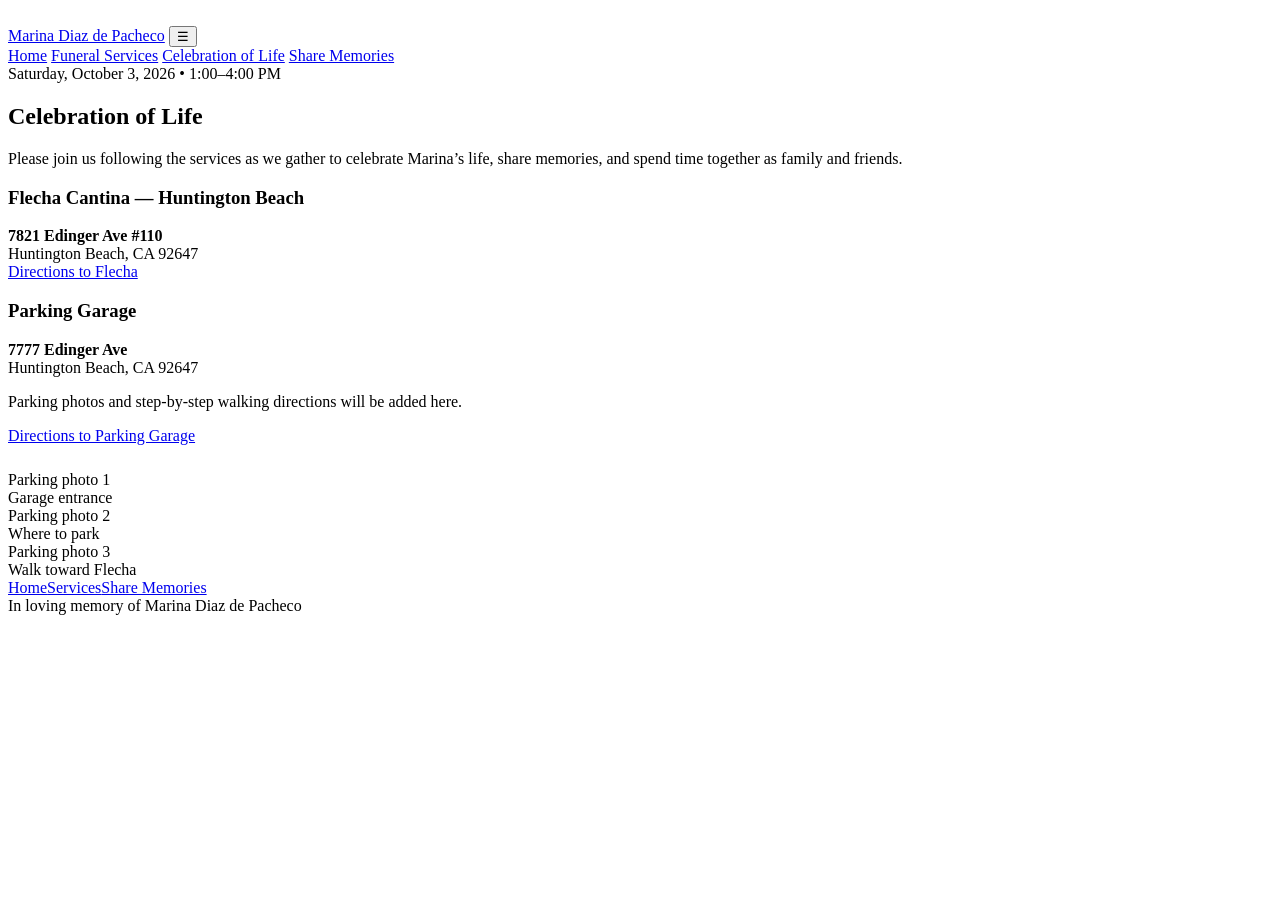
==== celebration.html @ bfc9e418 "Add files via upload" ====
<!doctype html>
<html lang="en">
<head>
  <meta charset="utf-8">
  <meta name="viewport" content="width=device-width, initial-scale=1">
  <title>Celebration of Life | Marina Diaz de Pacheco</title>
  <link rel="stylesheet" href="css/style.css">
</head>
<body>
<div class="page-shell">
  <img class="floral left" src="images/floral-left.svg" alt="">
  <img class="floral right" src="images/floral-right.svg" alt="">
  <header class="site-header">
    <nav class="nav" aria-label="Main navigation">
      <a class="brand" href="index.html">Marina Diaz de Pacheco</a>
      <button class="menu-button" aria-label="Open menu" aria-expanded="false">☰</button>
      <div class="nav-links">
        <a href="index.html">Home</a>
        <a href="services.html">Funeral Services</a>
        <a href="celebration.html" aria-current="page">Celebration of Life</a>
        <a href="memories.html">Share Memories</a>
      </div>
    </nav>
  </header>

  <main class="container">
    <section class="page-intro">
      <div class="eyebrow">Saturday, October 3, 2026 • 1:00–4:00 PM</div>
      <h2>Celebration of Life</h2>
      <p>Please join us following the services as we gather to celebrate Marina’s life, share memories, and spend time together as family and friends.</p>
    </section>

    <section class="section">
      <article class="card">
        <h3>Flecha Cantina — Huntington Beach</h3>
        <div class="address">
          <strong>7821 Edinger Ave #110</strong><br>
          Huntington Beach, CA 92647
        </div>
        <div class="button-row" style="justify-content:flex-start">
          <a class="button" href="https://www.google.com/maps/search/?api=1&query=Flecha%20Cantina%207821%20Edinger%20Ave%20Huntington%20Beach%20CA%2092647" target="_blank" rel="noopener">Directions to Flecha</a>
        </div>
      </article>

      <article class="card">
        <h3>Parking Garage</h3>
        <div class="address">
          <strong>7777 Edinger Ave</strong><br>
          Huntington Beach, CA 92647
        </div>
        <p class="detail">Parking photos and step-by-step walking directions will be added here.</p>
        <div class="button-row" style="justify-content:flex-start">
          <a class="button secondary" href="https://www.google.com/maps/search/?api=1&query=7777%20Edinger%20Ave%20Huntington%20Beach%20CA%2092647" target="_blank" rel="noopener">Directions to Parking Garage</a>
        </div>

        <div class="grid-3" style="margin-top:26px">
          <div><div class="photo-placeholder small">Parking photo 1</div><div class="placeholder-caption">Garage entrance</div></div>
          <div><div class="photo-placeholder small">Parking photo 2</div><div class="placeholder-caption">Where to park</div></div>
          <div><div class="photo-placeholder small">Parking photo 3</div><div class="placeholder-caption">Walk toward Flecha</div></div>
        </div>
      </article>
    </section>
  </main>

  <footer class="site-footer container">
    <div class="footer-links"><a href="index.html">Home</a><a href="services.html">Services</a><a href="memories.html">Share Memories</a></div>
    <div>In loving memory of Marina Diaz de Pacheco</div>
  </footer>
</div>
<script src="js/script.js"></script>
</body>
</html>
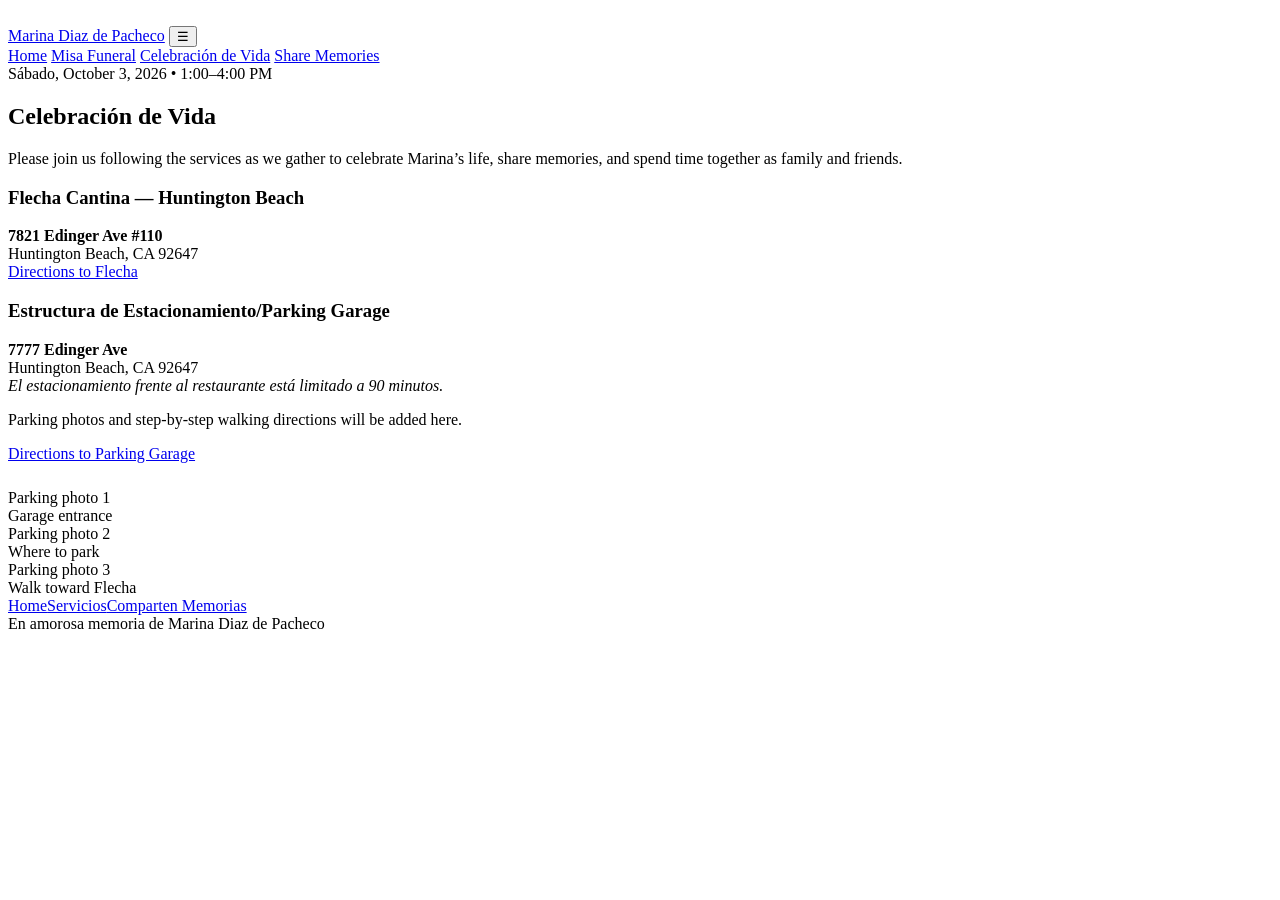
==== commit 271a87f6: "Update celebration.html Made spanish, changed cantina link to website, kept parking link to parking " ====
--- a/celebration.html
+++ b/celebration.html
@@ -3,7 +3,7 @@
 <head>
   <meta charset="utf-8">
   <meta name="viewport" content="width=device-width, initial-scale=1">
-  <title>Celebration of Life | Marina Diaz de Pacheco</title>
+  <title>En amorosa memoria de Marina Diaz de Pacheco</title>
   <link rel="stylesheet" href="css/style.css">
 </head>
 <body>
@@ -16,8 +16,8 @@
       <button class="menu-button" aria-label="Open menu" aria-expanded="false">☰</button>
       <div class="nav-links">
         <a href="index.html">Home</a>
-        <a href="services.html">Funeral Services</a>
-        <a href="celebration.html" aria-current="page">Celebration of Life</a>
+        <a href="services.html">Misa Funeral</a>
+        <a href="celebration.html" aria-current="page">Celebración de Vida</a>
         <a href="memories.html">Share Memories</a>
       </div>
     </nav>
@@ -25,8 +25,8 @@
 
   <main class="container">
     <section class="page-intro">
-      <div class="eyebrow">Saturday, October 3, 2026 • 1:00–4:00 PM</div>
-      <h2>Celebration of Life</h2>
+      <div class="eyebrow">Sábado, October 3, 2026 • 1:00–4:00 PM</div>
+      <h2>Celebración de Vida</h2>
       <p>Please join us following the services as we gather to celebrate Marina’s life, share memories, and spend time together as family and friends.</p>
     </section>
 
@@ -38,15 +38,16 @@
           Huntington Beach, CA 92647
         </div>
         <div class="button-row" style="justify-content:flex-start">
-          <a class="button" href="https://www.google.com/maps/search/?api=1&query=Flecha%20Cantina%207821%20Edinger%20Ave%20Huntington%20Beach%20CA%2092647" target="_blank" rel="noopener">Directions to Flecha</a>
+          <a class="button" href="https://flechacantina.com" target="_blank" rel="noopener">Directions to Flecha</a>
         </div>
       </article>
 
       <article class="card">
-        <h3>Parking Garage</h3>
+        <h3>Estructura de Estacionamiento/Parking Garage</h3>
         <div class="address">
           <strong>7777 Edinger Ave</strong><br>
           Huntington Beach, CA 92647
+          <br><i>El estacionamiento frente al restaurante está limitado a 90 minutos.</i></o>
         </div>
         <p class="detail">Parking photos and step-by-step walking directions will be added here.</p>
         <div class="button-row" style="justify-content:flex-start">
@@ -63,8 +64,8 @@
   </main>
 
   <footer class="site-footer container">
-    <div class="footer-links"><a href="index.html">Home</a><a href="services.html">Services</a><a href="memories.html">Share Memories</a></div>
-    <div>In loving memory of Marina Diaz de Pacheco</div>
+    <div class="footer-links"><a href="index.html">Home</a><a href="services.html">Servicios</a><a href="memories.html">Comparten Memorias</a></div>
+    <div>En amorosa memoria de Marina Diaz de Pacheco</div>
   </footer>
 </div>
 <script src="js/script.js"></script>
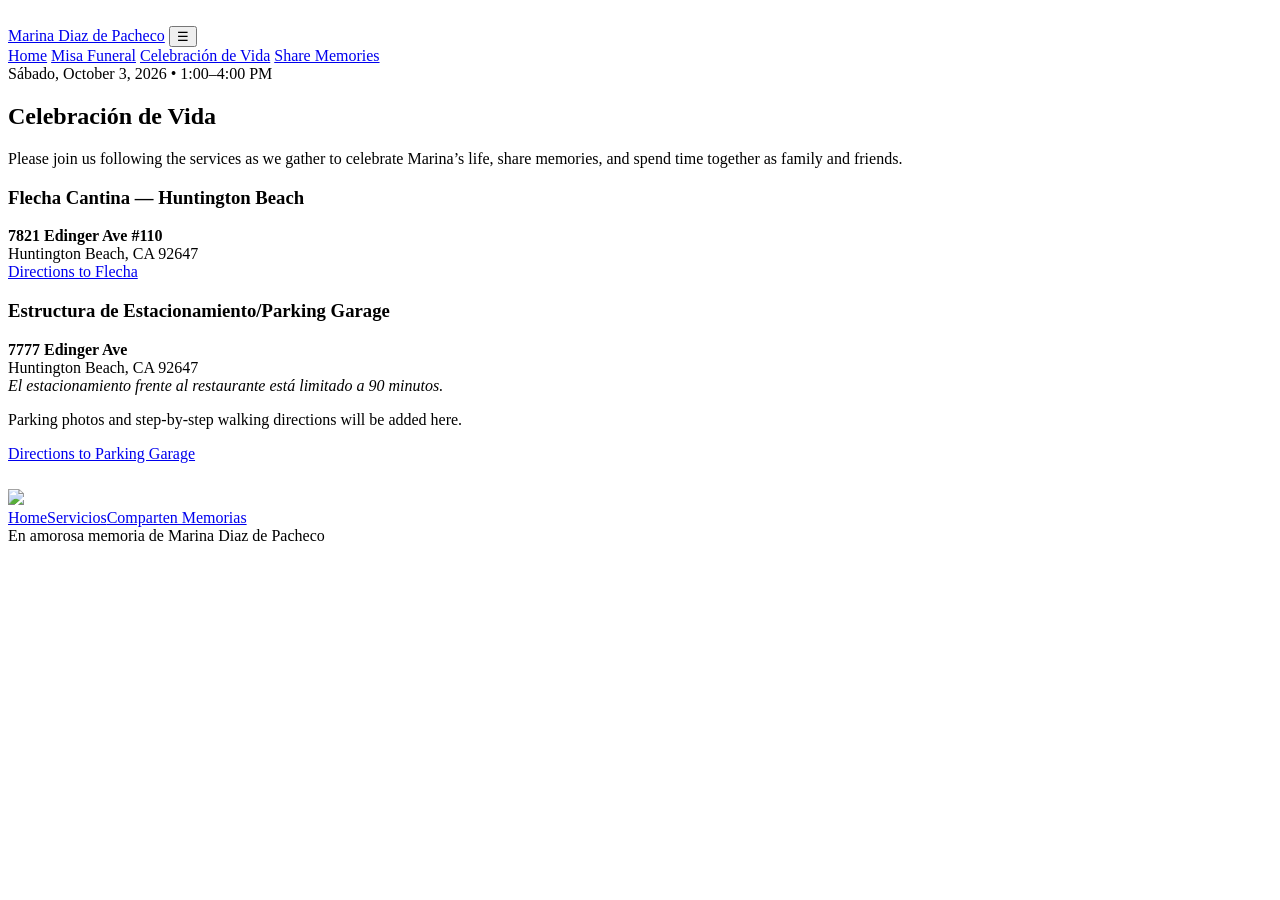
==== commit 8d505f41: "Update celebration.html parking image" ====
--- a/celebration.html
+++ b/celebration.html
@@ -55,9 +55,7 @@
         </div>
 
         <div class="grid-3" style="margin-top:26px">
-          <div><div class="photo-placeholder small">Parking photo 1</div><div class="placeholder-caption">Garage entrance</div></div>
-          <div><div class="photo-placeholder small">Parking photo 2</div><div class="placeholder-caption">Where to park</div></div>
-          <div><div class="photo-placeholder small">Parking photo 3</div><div class="placeholder-caption">Walk toward Flecha</div></div>
+   <img src="https://drive.google.com/drive/folders/13Bw1cDzH0IJ9Oen_o7Doe2192r67zH2x" width="750"></img>
         </div>
       </article>
     </section>
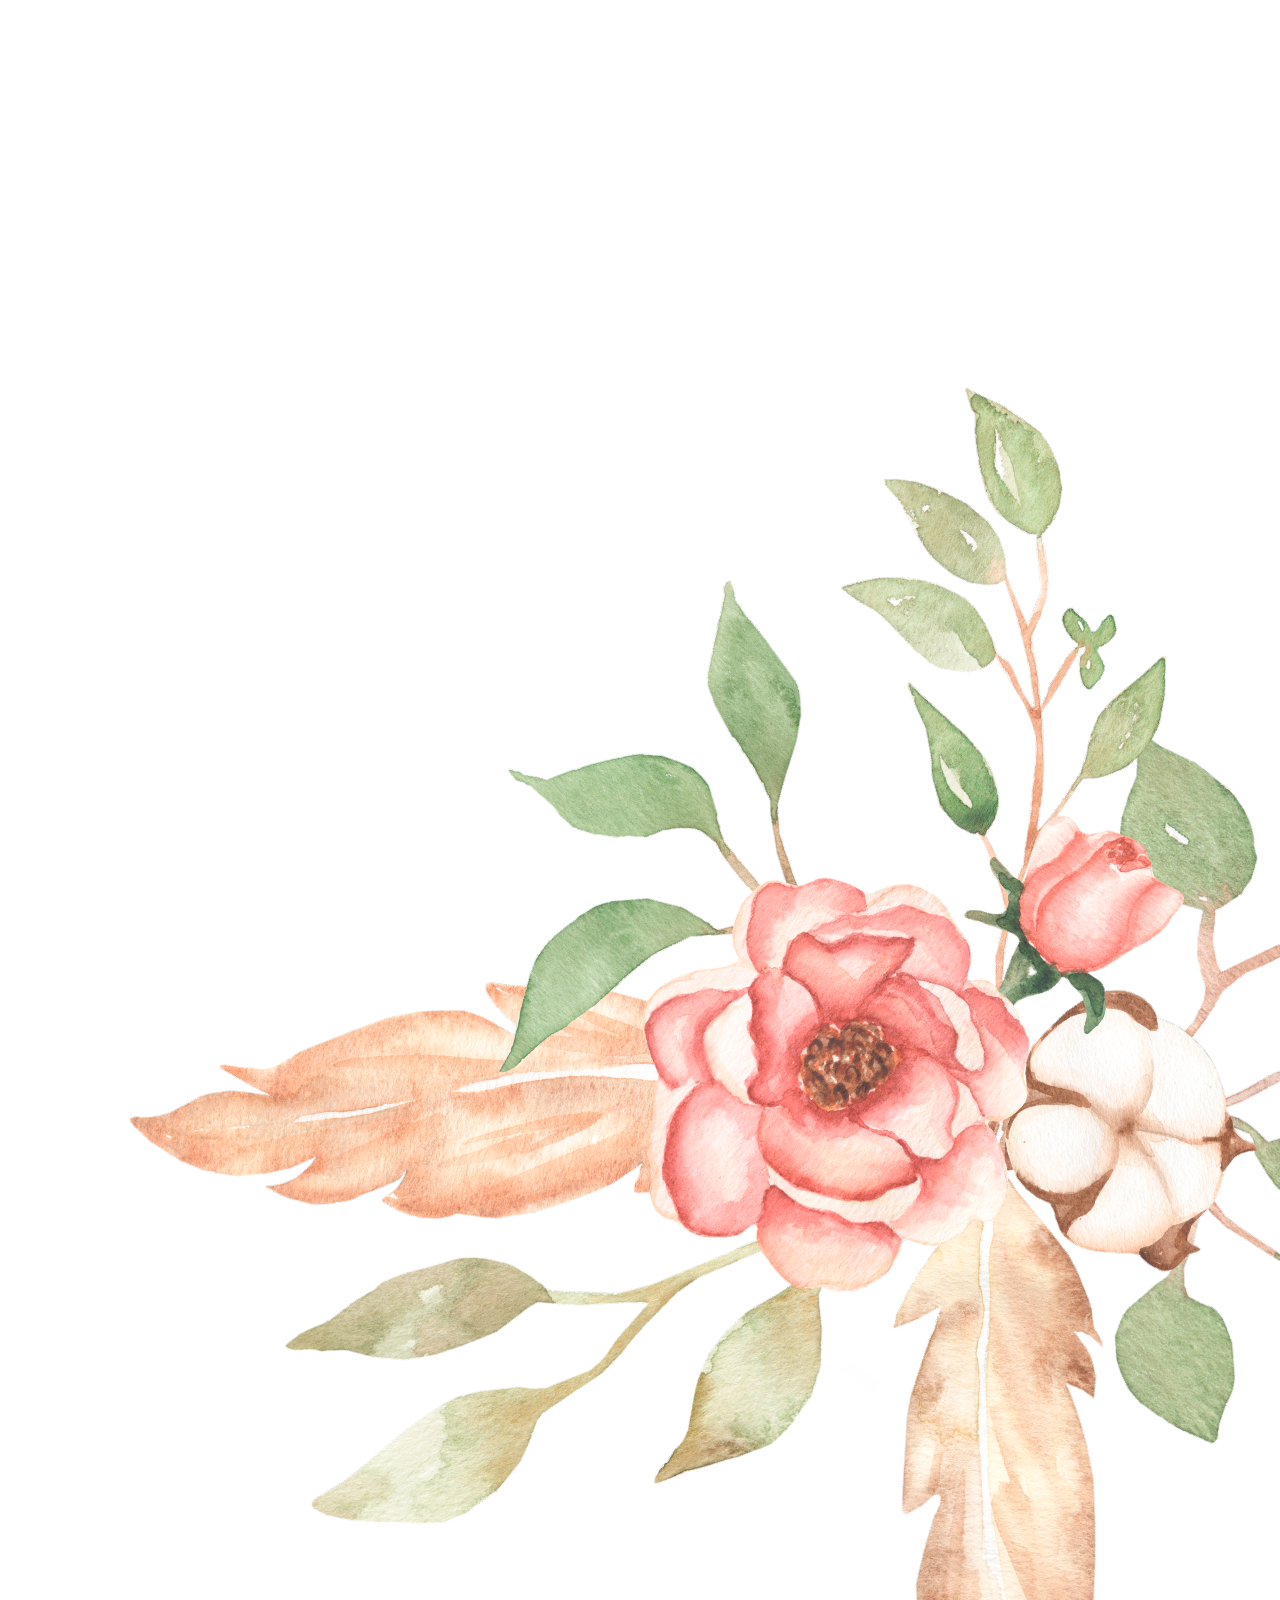
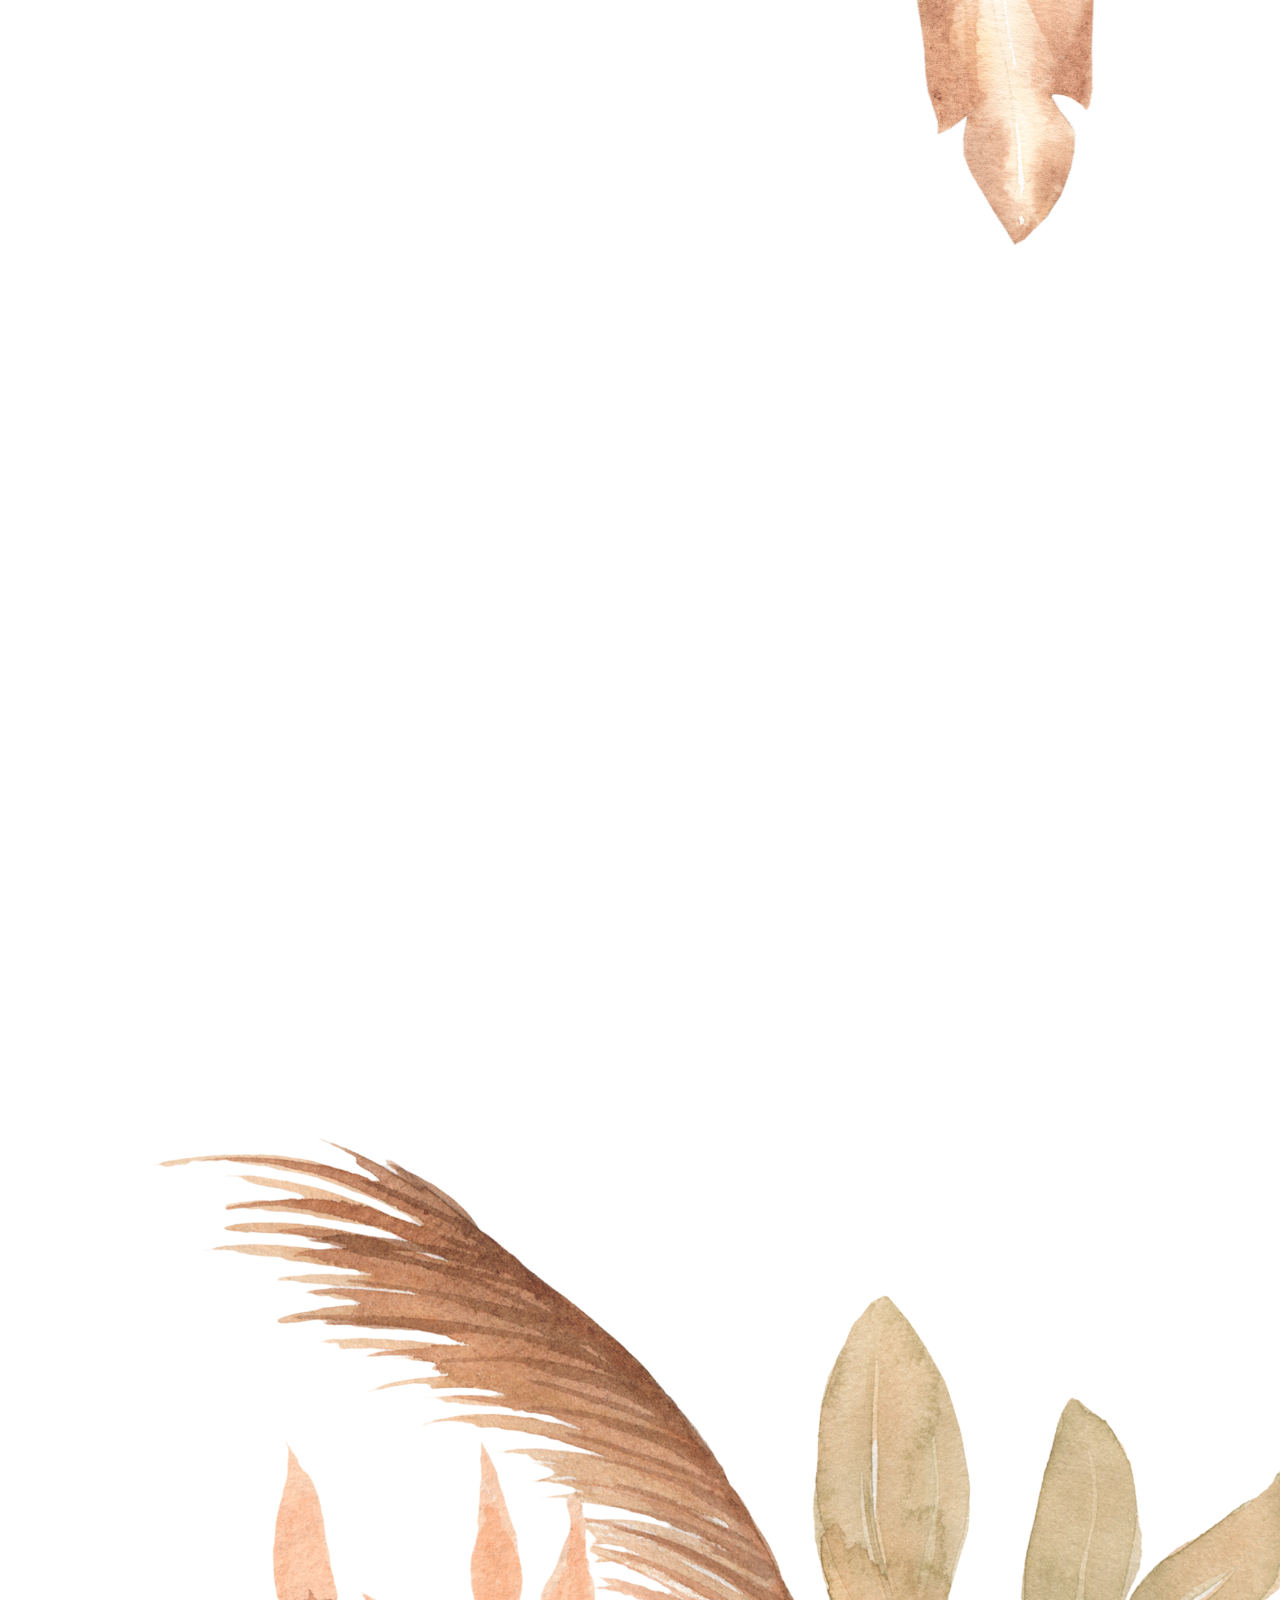
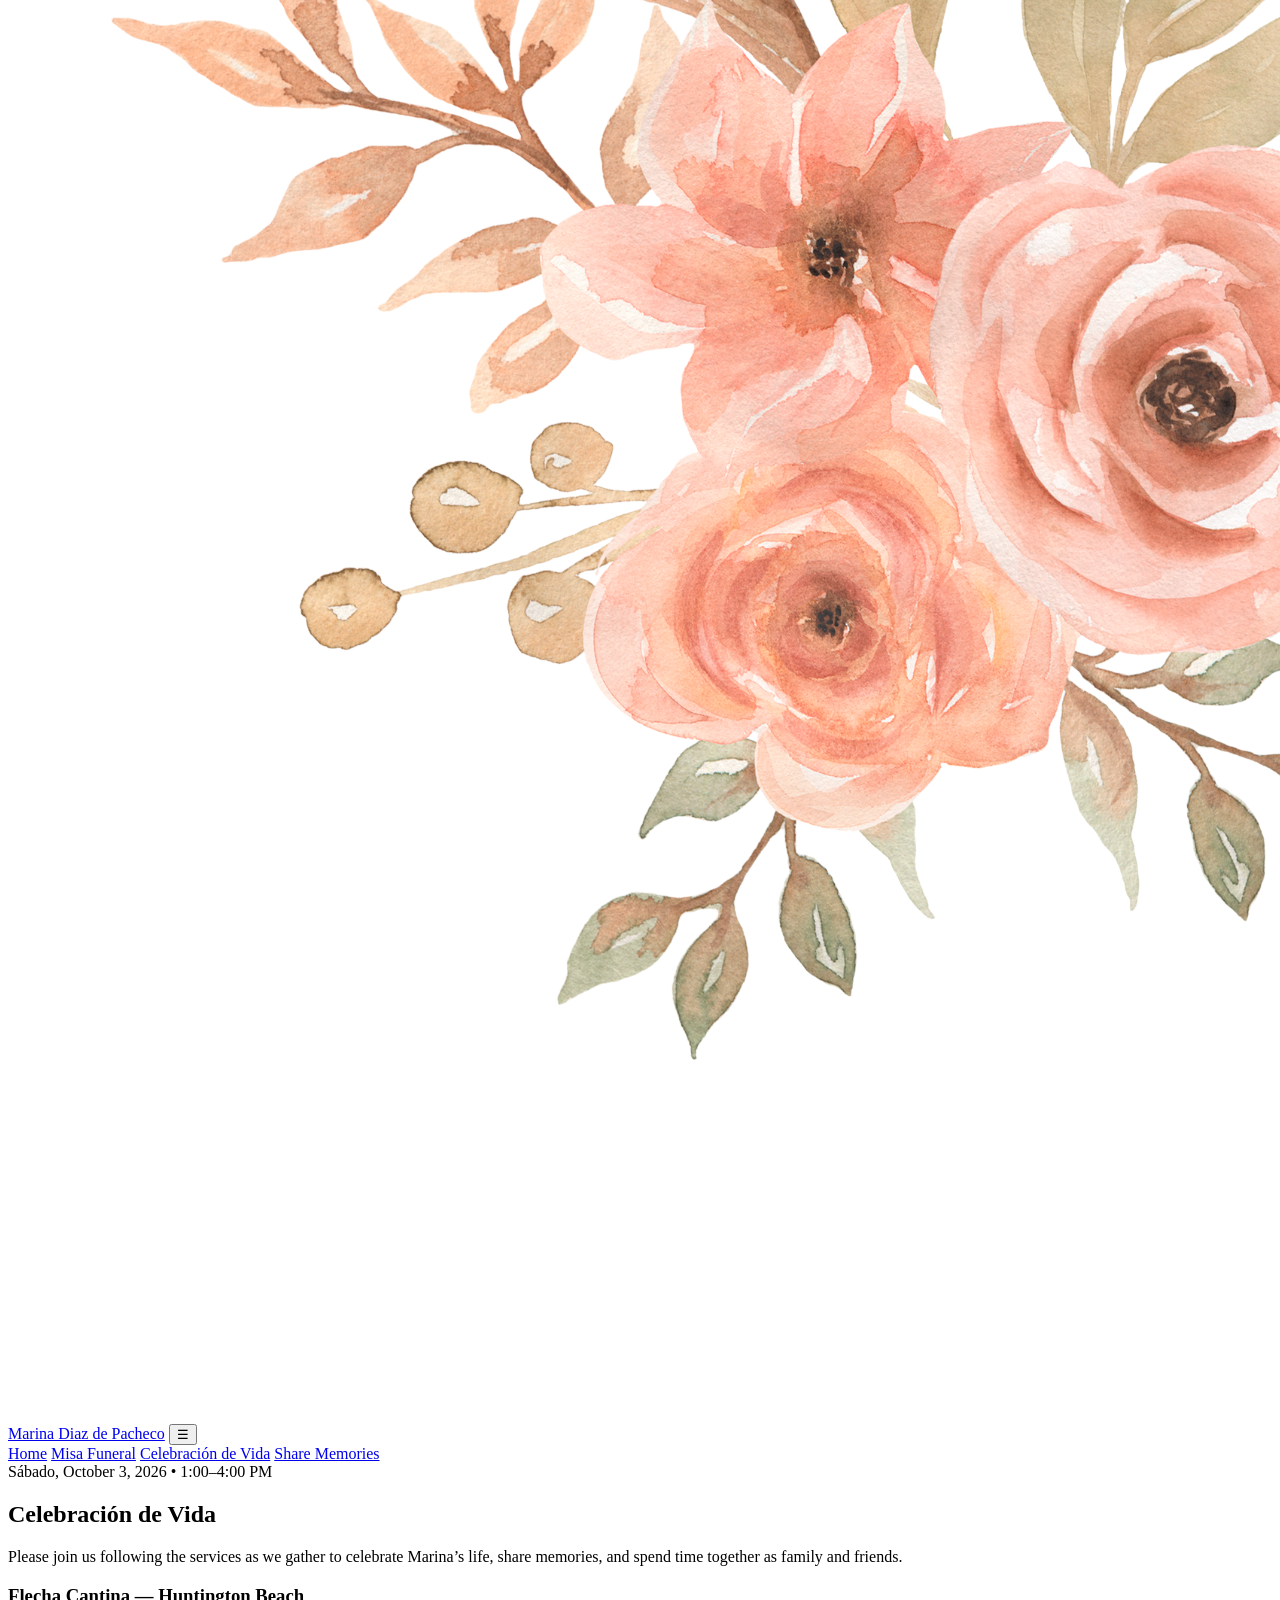
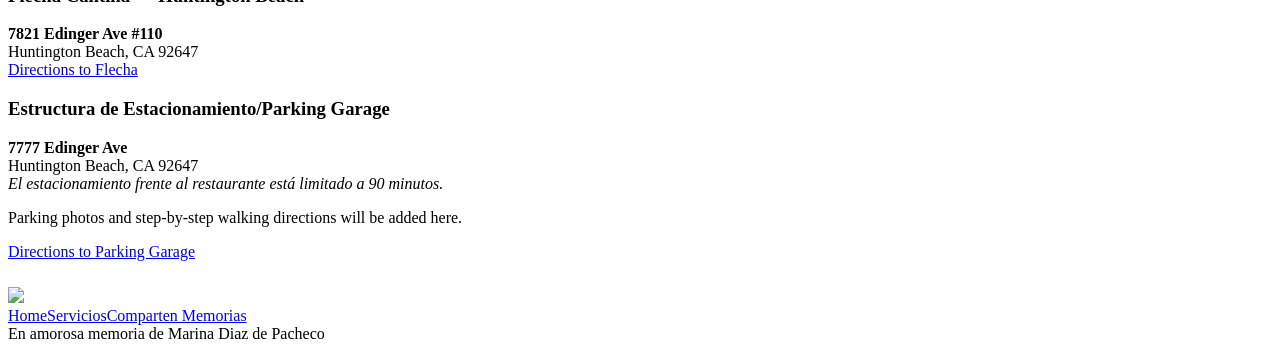
==== commit a64a20aa: "Update celebration.html" ====
--- a/celebration.html
+++ b/celebration.html
@@ -55,7 +55,7 @@
         </div>
 
         <div class="grid-3" style="margin-top:26px">
-   <img src="https://drive.google.com/drive/folders/13Bw1cDzH0IJ9Oen_o7Doe2192r67zH2x" width="750"></img>
+   <img src="https://github.com/ThisisDanielaG/marinadiazdepacheco/blob/main/images/Flecha%20Parking.png?raw=true" width="750"></img>
         </div>
       </article>
     </section>
